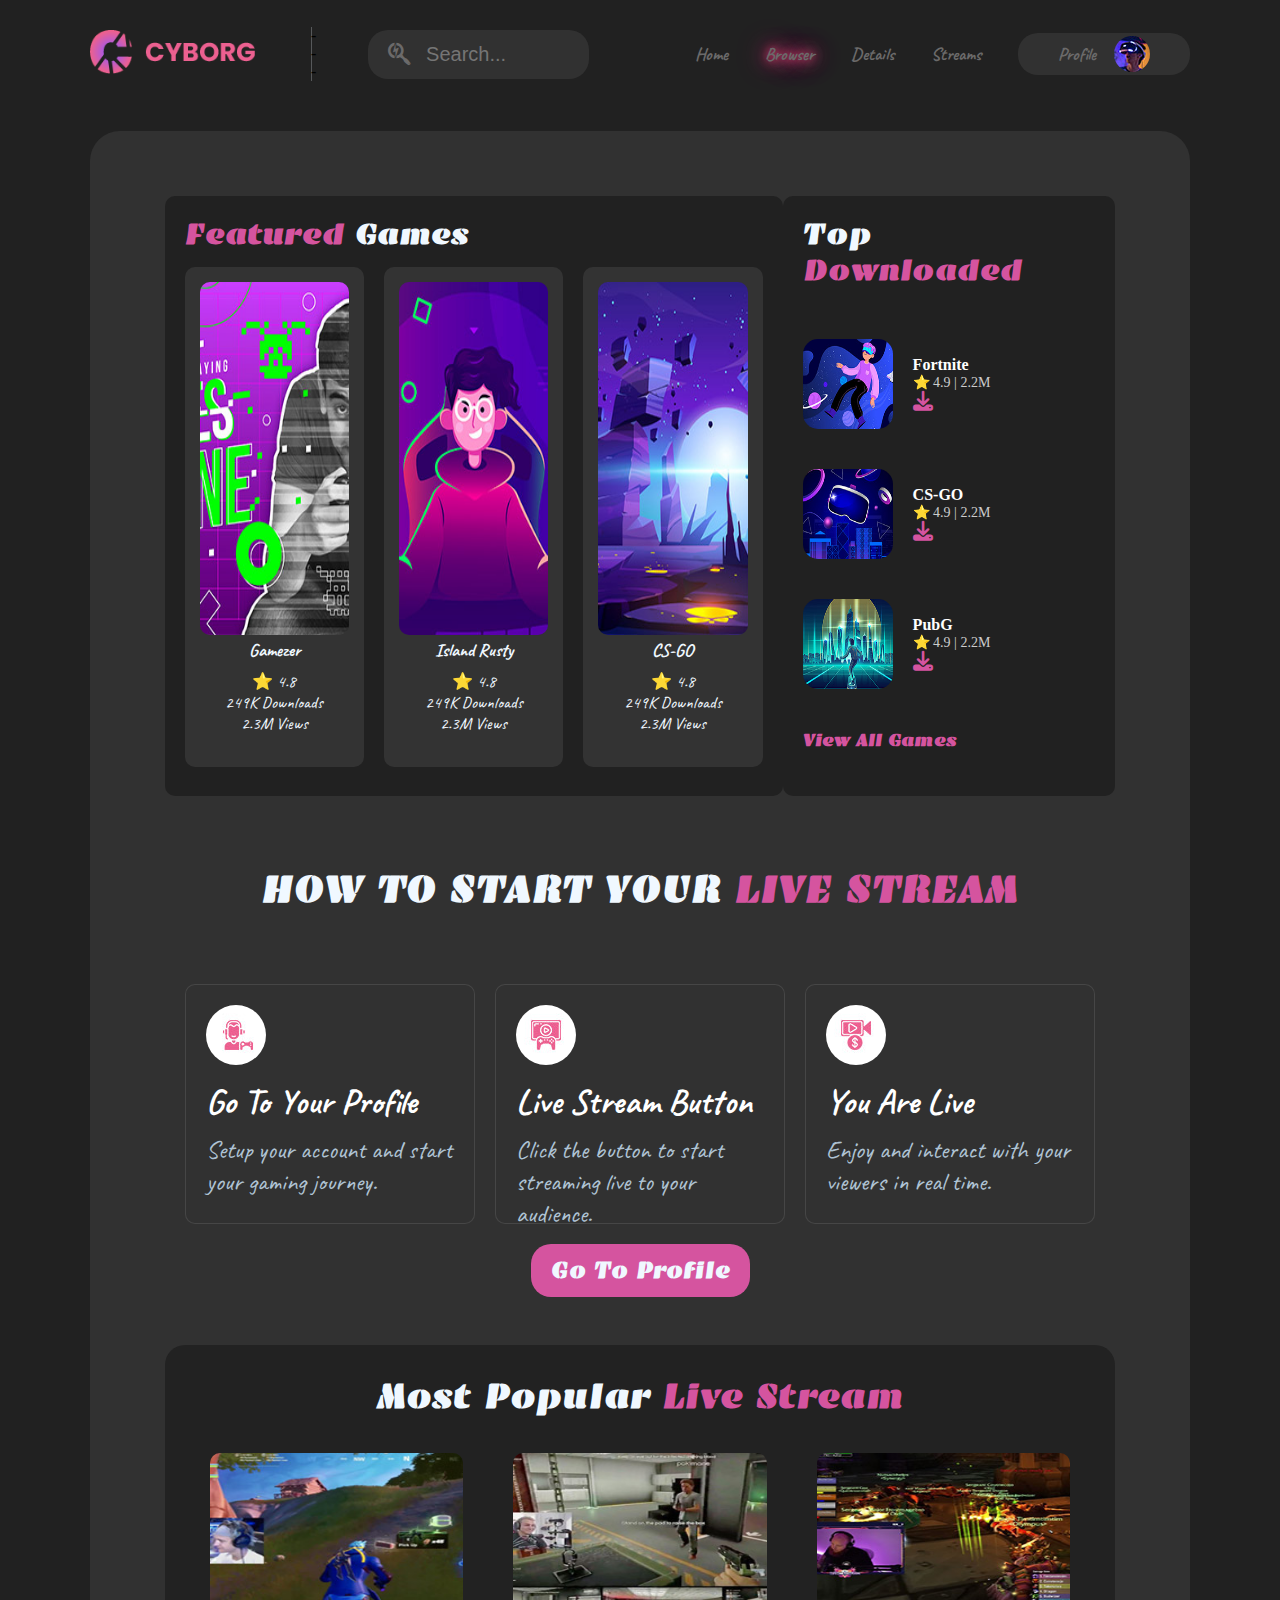
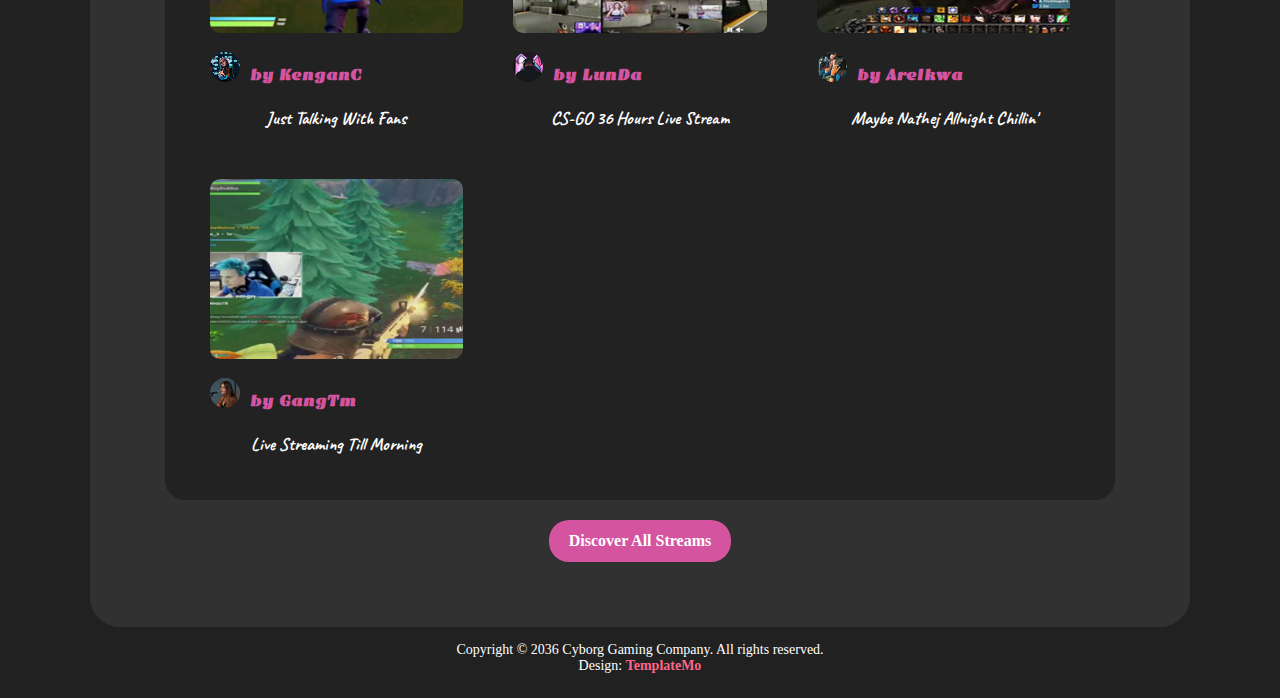
==== Asses/Html/Browser.html @ ee214746 "Initial commit after renaming branch" ====
<!DOCTYPE html>

<html>

<head>
    <meta charset="utf-8">
    <meta name="viewport" content="width=device-width, initial-scale=1">
    <title>Project</title>
    <!--google fonts link!-->
    <link rel="preconnect" href="https://fonts.googleapis.com">
    <link rel="preconnect" href="https://fonts.gstatic.com" crossorigin>
    <link href="https://fonts.googleapis.com/css2?family=Caveat:wght@400..700&family=Emblema+One&display=swap"
        rel="stylesheet">
    <!--Css link!-->
    <link rel="stylesheet" href="https://cdnjs.cloudflare.com/ajax/libs/font-awesome/6.7.2/css/all.min.css"
        integrity="sha512-Evv84Mr4kqVGRNSgIGL/F/aIDqQb7xQ2vcrdIwxfjThSH8CSR7PBEakCr51Ck+w+/U6swU2Im1vVX0SVk9ABhg=="
        crossorigin="anonymous" referrerpolicy="no-referrer" />
    <link rel="stylesheet" href="/Asses/CSS/Browse.css">
</head>


<body>
    <section class="Maincontainer">
        <div class="header">
            <div class="logo">
                <img src="/Asses/images/logo.png">
            </div>
            <div class="hline">---</div>
            <div class="search">
                <i class="fa-brands fa-searchengin"></i>
                <input type="text" placeholder=" Search... ">
            </div>
            <ul>
                <li><a href="/index.html">Home</a></li>
                <li><a href="/Asses/Html/Browser.html" class="active">Browser</a></li>
                <li><a href="/Asses/Html/Details.html">Details</a></li>
                <li><a href="/Asses/Html/streams.html">streams</a></li>
                <li class="profile">
                    <a href="/Asses/Html/profile.html">profile</a>
                    <img src="/Asses/images/profile-header.jpg">
                </li>
            </ul>
        </div>

        <div class="content">
            <main class="browse-page">
                <div class="top">
                    <!-- قسم الألعاب المميزة -->
                    <section class="featured-games">
                        <h2><span>Featured</span> Games</h2>
                        <div class="games-container">
                            <div class="game-card">
                                <img src="/Asses/images/featured-01.jpg" alt="Gamezer">
                                <h3>Gamezer</h3>
                                <p>⭐ 4.8 <br> 249K Downloads <br> 2.3M Views</p>
                            </div>
                            <div class="game-card">
                                <img src="/Asses/images/featured-02.jpg" alt="Island Rusty">
                                <h3>Island Rusty</h3>
                                <p>⭐ 4.8 <br> 249K Downloads <br> 2.3M Views</p>
                            </div>
                            <div class="game-card">
                                <img src="/Asses/images/featured-03.jpg" alt="CS-GO">
                                <h3>CS-GO</h3>
                                <p>⭐ 4.8 <br> 249K Downloads <br> 2.3M Views</p>
                            </div>
                        </div>
                    </section>

                    <div class="top-downloaded">
                        <h2>Top <span>Downloaded</span></h2>
                        <br>
                        <br>

                        <div class="game-item">
                            <img src="/Asses/images/popular-02.jpg" alt="Fortnite">
                            <div class="game-info">
                                <h4>Fortnite</h4>
                                <p>⭐ 4.9 | 2.2M </p>
                                <i class="fa-solid fa-download"></i>
                            </div>
                        </div>

                        <div class="game-item">
                            <img src="/Asses/images/popular-01.jpg" alt="CS-GO">
                            <div class="game-info">
                                <h4>CS-GO</h4>
                                <p>⭐ 4.9 | 2.2M </p>
                                <i class="fa-solid fa-download"></i>
                            </div>
                        </div>

                        <div class="game-item">
                            <img src="/Asses/images/popular-05.jpg" alt="PubG">
                            <div class="game-info">
                                <h4>PubG</h4>
                                <p>⭐ 4.9 | 2.2M </p>
                                <i class="fa-solid fa-download"></i>
                            </div>
                        </div>

                        <a href="/index.html" class="view-all">View All Games</a>
                    </div>

                </div>

                <br>

                <section class="how-to-stream">
                    <h2>How To Start Your <span>Live Stream</span></h2>
                    <br>
                    <br>

                    <div class="stream-steps">

                        <div class="step">
                            <img src="/Asses/images/service-01.jpg" alt="Step 1">
                            <h3>Go To Your Profile</h3>
                            <p>Setup your account and start your gaming journey.</p>
                        </div>
                        <div class="step">
                            <img src="/Asses/images/service-02.jpg" alt="Step 2">
                            <h3>Live Stream Button</h3>
                            <p>Click the button to start streaming live to your audience.</p>
                        </div>
                        <div class="step">
                            <img src="/Asses/images/service-03.jpg" alt="Step 3">
                            <h3>You Are Live</h3>
                            <p>Enjoy and interact with your viewers in real time.</p>
                        </div>
                    </div>
                    <a href="/Asses/Html/profile.html" class="profile-btn">Go To Profile</a>
                </section>

                <br>

                <section class="popular-streams">
                    <h2>Most Popular <span>Live Stream</span></h2>
                    <div class="streams-grid">
                        <div class="stream-card">
                            <img src="/Asses/images/stream-01.jpg" alt="Just Talking">
                            <div class="stream-info">
                                <img src="/Asses/images/avatar-01.jpg" alt="Avatar">
                                <p>by KenganC</p>
                            </div>
                            <h3>Just Talking With Fans</h3>
                        </div>
                        <div class="stream-card">
                            <img src="/Asses/images/stream-02.jpg" alt="CS-GO 36 Hours">
                            <div class="stream-info">
                                <img src="/Asses/images/avatar-02.jpg" alt="Avatar">
                                <p>by LunDa</p>
                            </div>
                            <h3>CS-GO 36 Hours Live Stream</h3>

                        </div>
                        <div class="stream-card">
                            <img src="/Asses/images/stream-03.jpg" alt="Maybe Chill">
                            <div class="stream-info">
                                <img src="/Asses/images/avatar-03.jpg">
                                <p>by Arelkwa</p>

                            </div>
                            <h3>Maybe Nathej Allnight Chillin'</h3>
                        </div>
                        <div class="stream-card">
                            <img src="/Asses/images/stream-04.jpg" alt="Live Till Morning">
                            <div class="stream-info">
                                <img src="/Asses/images/avatar-04.jpg">
                                <p>by GangTm</p>

                            </div>
                            <h3>Live Streaming Till Morning</h3>
                        </div>
                    </div>

                </section>
                <a href="/Asses/Html/streams.html" class="discover-btn">Discover All Streams</a>
            </main>
        </div>
        <footer class="footer">
            <p>Copyright © 2036 Cyborg Gaming Company. All rights reserved.</p>
            <p>Design: <span>TemplateMo</span></p>
        </footer>
    </section>
   
</body>

</html>
---- Asses/CSS/Browse.css ----
*{
    margin: 0;
    padding: 0;
    box-sizing: border-box;
}

:root{

--darkgray: #212121;
--lightgray: #313131;
--pinkcolor: #D5549F;
--Mainfont :"Emblema One", system-ui ;
--Secondreyfont :"Caveat", cursive;
} 



.Maincontainer{
    width: 100%;

    background-color: var(--darkgray);
    padding: 3vh 7% 1vh ;
}

.Maincontainer .header{
   width: 100%;
   display: flex;
    justify-content: space-between;
    align-items: center;
}

.active {
    color: #ff4081; 
    font-weight: bold; 
    text-shadow: 0 0 10px #ff4081, 0 0 20px #ff4081, 0 0 30px #ff4081;
    transition: all 0.3s ease-in-out; 
}
 

.Maincontainer .header .logo{
    width: 15%;
}

.Maincontainer .header .logo img{
    width: 100%;
    height: auto;
}

.Maincontainer .header .hline{
    width: 1px;
    height: 60%;
    background-color: rgba(151, 156, 160, 0.452);
}

.Maincontainer .header .search{
    width: 20%;
    display: flex;
    align-items: center;
    gap: 10px;
    background-color: var(--lightgray);
    border-radius: 20px;
    -webkit-border-radius: 20px;
    -moz-border-radius: 20px;
    -ms-border-radius: 20px;
    -o-border-radius: 20px;
    padding: 12px 20px;
    color : #6b6a6a ;
    font-size: 25px;
}
.Maincontainer .header .search input{
    background-color: transparent;
    border: none;
    font-size: 20px;
    width: 70%;

}

.Maincontainer .header ul{
    width: 45%;
    display: flex;
    justify-content: space-between;
    list-style: none;
    margin-left: 50px;
    align-items: center;
}

.Maincontainer .header ul li a{
    color:#6b6a6a;
    font-size: 18px;
    text-decoration: none;
    text-transform: capitalize;
    font-family: var(--Secondreyfont);
    font-weight: bold;
}
.Maincontainer .header ul li a:hover{
    color: var(--pinkcolor);
    transition: 0.3s ease-in-out;
}

.Maincontainer .header ul .profile{
    display: flex;
    justify-content: space-between;
    gap: 18px;
    align-items: center;
    background-color: var(--lightgray);
    color: aliceblue;
    border-radius: 20px;
    -webkit-border-radius: 20px;
    -moz-border-radius: 20px;
    -ms-border-radius: 20px;
    -o-border-radius: 20px;
    padding: 3px 40px;
}



.Maincontainer .header ul .profile img{
   
    border-radius: 50%;
    -webkit-border-radius: 50%;
    -moz-border-radius: 50%;
    -ms-border-radius: 50%;
    -o-border-radius: 50%;
}

.Maincontainer .content{
    width: 100%;
    padding: 5vh 5% ;
    background-color: var(--lightgray);
    border-radius: 30px;
    -webkit-border-radius:  30px;
    -moz-border-radius:  30px;
    -ms-border-radius:  30px;
    -o-border-radius:  30px;
    margin-top: 50px;

}



.browse-page {
    display: flex;
    flex-direction: column;
    align-items: center;
    padding: 20px;

}

.browse-page .top{
    display: flex;
    justify-content: space-between;
    width: 100%;

}

h2 {
    font-size: 30px;
    margin-bottom: 15px;
    font-family: var(--Mainfont);
    color: aliceblue;
}

h2 span {
    color:var(--pinkcolor);
    
}

.featured-games {
    width: 65%;
    background-color: var(--darkgray);
    padding: 20px;
    border-radius: 10px;
    margin-bottom: 20px;
    height: 600px;

    
}


.games-container {
    display: flex;
    justify-content: space-between;
    align-items: flex-start;
    width: 100%;
    max-width: 1200px; 
    margin: auto;
    gap: 20px;
    height: 100%;
}

.game-card {
    background: #333;
    padding: 15px;
    border-radius: 10px;
    text-align: center;
    width: 250px;
    height: 500px;
}

.game-card img {
    width: 100%;
    height: 75% ;
    border-radius: 10px;

}

.game-card h3 {
    color: aliceblue;
    font-family: var(--Secondreyfont);
}

.game-card p {
    color: aliceblue;
    font-size: 17px;
    margin: 10px 0;
    font-family: var(--Secondreyfont);
}

.top-downloaded {
    width: 360px;
    background-color: var(--darkgray);
    padding: 20px;
    border-radius: 10px;
    margin-bottom: 20px;
    height: 600px;

}
.top-downloaded h3 {
    margin-bottom: 15px;
    font-family: var(--Mainfont);
    color: aliceblue;

}

.game-item {
    display: flex; 
    align-items: center;  
    gap: 20px;  
    margin-bottom: 40px;
}

.game-item img {
    width: 90px;  
    height: 90px;
    border-radius: 15px;
}

.game-info h4 {
    margin: 0;
    color: white;
}

.game-info p {
    margin: 0;
    color: #ccc;
    font-size: 14px;
}

.game-info i{
    color: var(--pinkcolor);
    font-size: 20px;
    margin-right: 5px;
    font-weight: bold;


}

.view-all {
    color: var(--pinkcolor);
    text-decoration: none;
    font-weight: bold;
    font-size: 18px;
   
    font-family: var(--Mainfont);
    text-align: center;


}

.how-to-stream {
    width: 100%;
    padding: 30px 20px;
    text-align: center;
    color: white;
}

.how-to-stream h2 {
    font-size: 40px;
    font-weight: bold;
    text-transform: uppercase;

}

.how-to-stream .highlight {
    color: var(--pinkcolor);
}

.stream-steps {
    display: flex;
    gap: 20px;
    justify-content: center;
    margin-top: 20px;
}

.step {
    background: var(--lightgray);
    padding: 20px;
    border-radius: 10px;
    width: 400px;
    height: 240px;
    text-align: left;
    border: 1px solid rgba(255, 255, 255, 0.1);
}

.step img {
    width: 60px;
    height: 60px;
    margin-bottom: 10px;
    border-radius: 30px;
    -webkit-border-radius: 30px;
    -moz-border-radius: 30px;
    -ms-border-radius: 30px;
    -o-border-radius: 30px;

}

.step h3 {
    font-size: 35px;
    font-weight: bold;
    margin-bottom: 10px;
    font-family: var(--Secondreyfont);
}

.step p {
    font-size: 25px;
    color: rgb(175, 195, 212);
    font-family: var(--Secondreyfont);

}

.profile-btn {
    background: var(--pinkcolor);
    color: aliceblue;
    padding: 12px 20px;
    border-radius: 20px;
    display: inline-block;
    margin-top: 20px;
    text-decoration: none;
    font-weight: bold;
    font-size: 23px;
    font-family: var(--Mainfont);

}

.profile-btn:hover {
    background: #ff4d79;
    transition: 0.3s ease-in-out;
}

.popular-streams {
    width: 100%;
    background: #222;
    padding: 30px;
    border-radius: 20px;
    text-align: center;
    color: white;
}

.popular-streams h2 {
    font-size: 35px;
    font-weight: bold;
    margin-bottom: 20px;
}

.popular-streams .highlight {
    color: #ff4d79;
}

.streams-grid {
    display: grid;
    grid-template-columns: repeat(auto-fit, minmax(250px, 1fr));
    gap: 20px;
    justify-content: center;
}

.stream-card {
    background: none;
    border-radius: 10px;
    text-align: center;
    padding: 15px;
}

.stream-card img {
    width: 100%;
    height: 180px;
    border-radius: 10px;
    margin-bottom: 15px;
}

.stream-info {
    display: flex;
    align-items: center;
    gap: 10px;
    margin-bottom: 10px;
}

.stream-info img {
    width: 30px;
    height: 30px;
    border-radius: 50%;
}
 
.stream-info p {
    font-size: 16px;
    color: var(--pinkcolor);
    font-weight: bold;
    font-family: var(--Mainfont);
}

h3 {
    font-size: 18px;
    font-weight: bold;
    font-family: var(--Secondreyfont);
}

.discover-btn {
    background: var(--pinkcolor);
    padding: 12px 20px;
    border-radius: 20px;
    display: inline-block;
    margin-top: 20px;
    color: white;
    text-decoration: none;
    font-weight: bold;
}

.discover-btn:hover {
    background: #e03e67;
    transition: 0.3s ease-in-out;
}


.footer {
    color: white;
    text-align: center;
    padding: 15px 0;
    font-size: 14px;
    width: 100%;
    position: relative;
    bottom: 0;

}

.footer span {
    color: #ff6584;
    font-weight: bold;
}
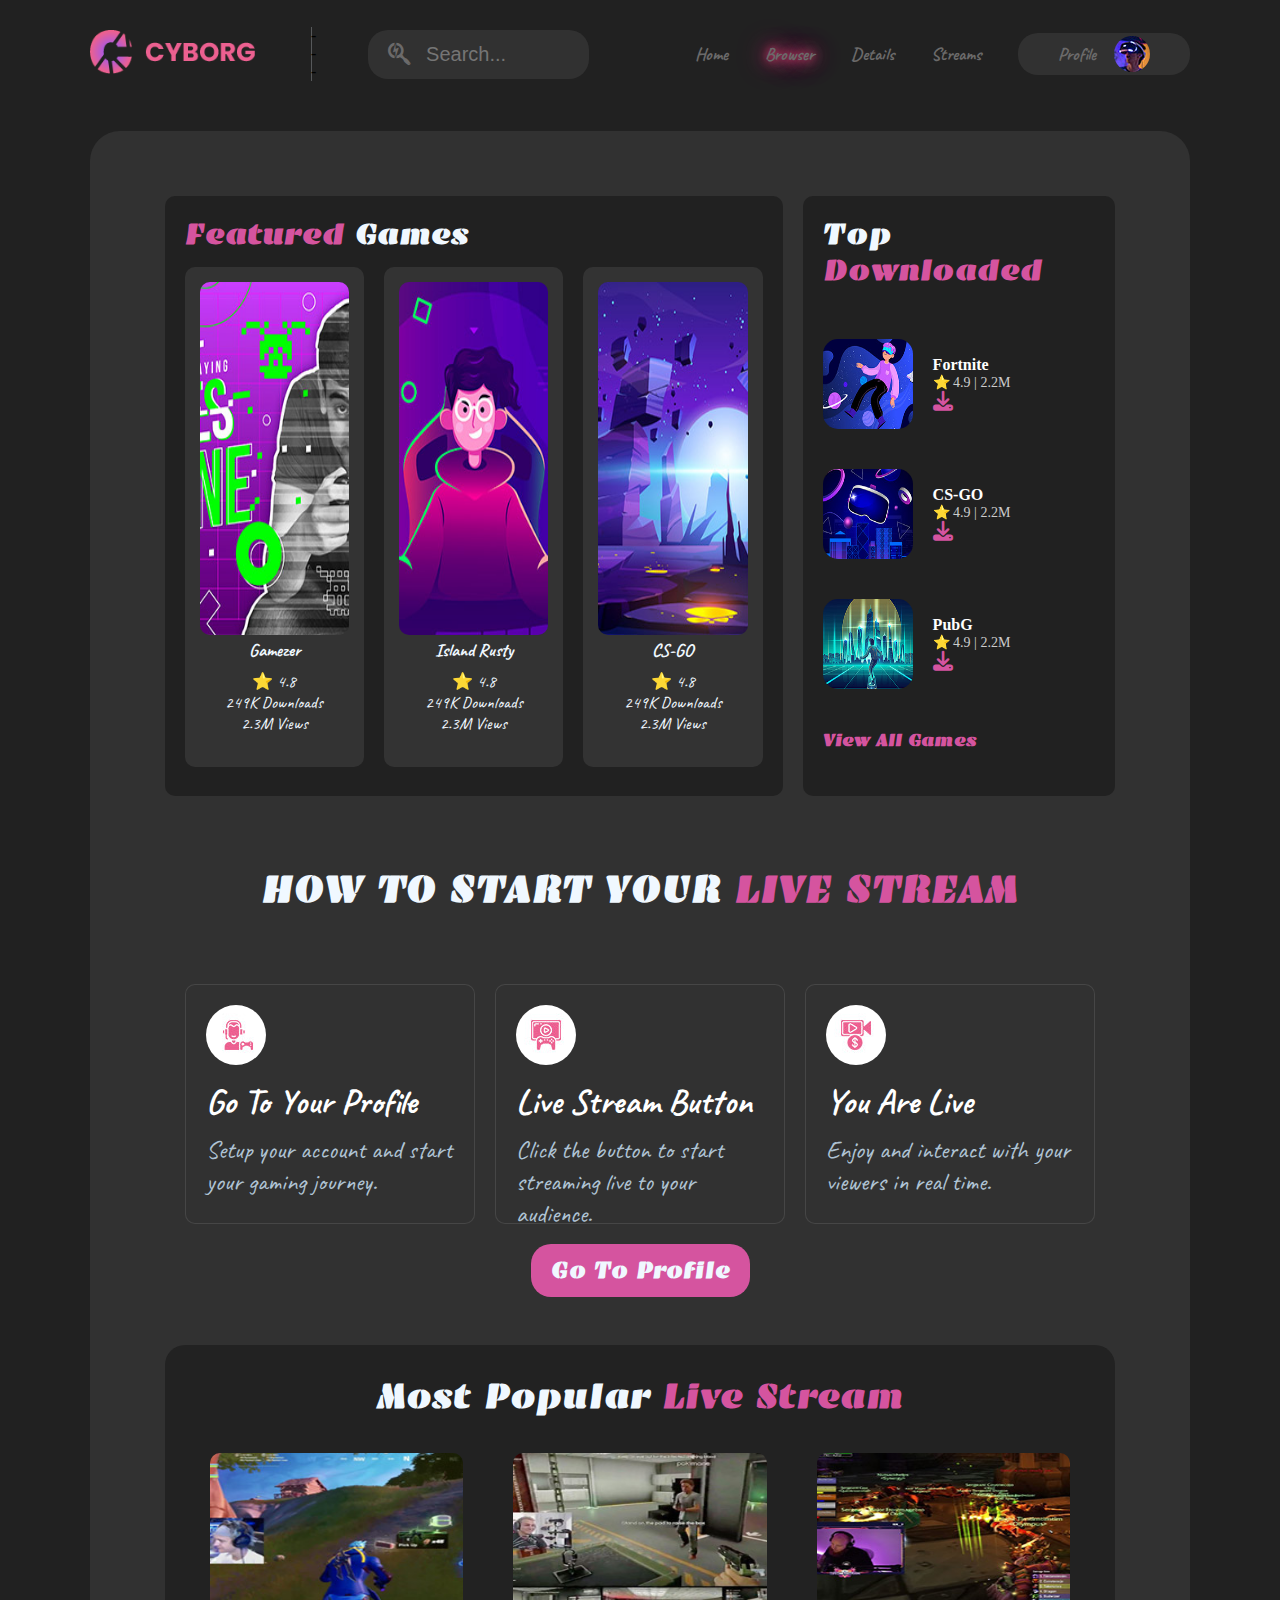
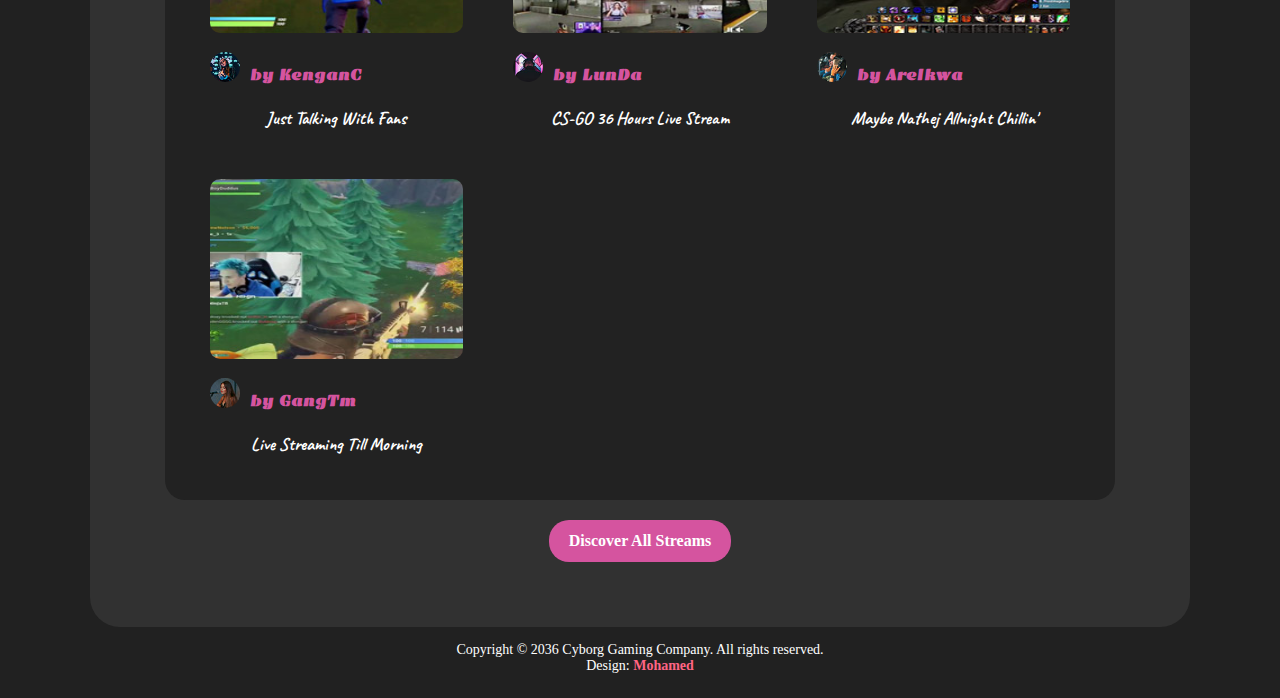
==== commit e0150acf: "Edit gym website content" ====
--- a/Asses/Html/Browser.html
+++ b/Asses/Html/Browser.html
@@ -15,7 +15,7 @@
     <link rel="stylesheet" href="https://cdnjs.cloudflare.com/ajax/libs/font-awesome/6.7.2/css/all.min.css"
         integrity="sha512-Evv84Mr4kqVGRNSgIGL/F/aIDqQb7xQ2vcrdIwxfjThSH8CSR7PBEakCr51Ck+w+/U6swU2Im1vVX0SVk9ABhg=="
         crossorigin="anonymous" referrerpolicy="no-referrer" />
-    <link rel="stylesheet" href="/Asses/CSS/Browse.css">
+    <link rel="stylesheet" href="../CSS/Browse.css">
 </head>
 
 
@@ -23,7 +23,7 @@
     <section class="Maincontainer">
         <div class="header">
             <div class="logo">
-                <img src="/Asses/images/logo.png">
+                <img src="../images/logo.png">
             </div>
             <div class="hline">---</div>
             <div class="search">
@@ -32,12 +32,12 @@
             </div>
             <ul>
                 <li><a href="/index.html">Home</a></li>
-                <li><a href="/Asses/Html/Browser.html" class="active">Browser</a></li>
-                <li><a href="/Asses/Html/Details.html">Details</a></li>
-                <li><a href="/Asses/Html/streams.html">streams</a></li>
+                <li><a href="../Html/Browser.html" class="active">Browser</a></li>
+                <li><a href="../Html/Details.html">Details</a></li>
+                <li><a href="../Html/streams.html">streams</a></li>
                 <li class="profile">
-                    <a href="/Asses/Html/profile.html">profile</a>
-                    <img src="/Asses/images/profile-header.jpg">
+                    <a href="../Html/profile.html">profile</a>
+                    <img src="../images/profile-header.jpg">
                 </li>
             </ul>
         </div>
@@ -50,17 +50,17 @@
                         <h2><span>Featured</span> Games</h2>
                         <div class="games-container">
                             <div class="game-card">
-                                <img src="/Asses/images/featured-01.jpg" alt="Gamezer">
+                                <img src="../images/featured-01.jpg" alt="Gamezer">
                                 <h3>Gamezer</h3>
                                 <p>⭐ 4.8 <br> 249K Downloads <br> 2.3M Views</p>
                             </div>
                             <div class="game-card">
-                                <img src="/Asses/images/featured-02.jpg" alt="Island Rusty">
+                                <img src="../images/featured-02.jpg" alt="Island Rusty">
                                 <h3>Island Rusty</h3>
                                 <p>⭐ 4.8 <br> 249K Downloads <br> 2.3M Views</p>
                             </div>
                             <div class="game-card">
-                                <img src="/Asses/images/featured-03.jpg" alt="CS-GO">
+                                <img src="../images/featured-03.jpg" alt="CS-GO">
                                 <h3>CS-GO</h3>
                                 <p>⭐ 4.8 <br> 249K Downloads <br> 2.3M Views</p>
                             </div>
@@ -73,7 +73,7 @@
                         <br>
 
                         <div class="game-item">
-                            <img src="/Asses/images/popular-02.jpg" alt="Fortnite">
+                            <img src="../images/popular-02.jpg" alt="Fortnite">
                             <div class="game-info">
                                 <h4>Fortnite</h4>
                                 <p>⭐ 4.9 | 2.2M </p>
@@ -82,7 +82,7 @@
                         </div>
 
                         <div class="game-item">
-                            <img src="/Asses/images/popular-01.jpg" alt="CS-GO">
+                            <img src="../images/popular-01.jpg" alt="CS-GO">
                             <div class="game-info">
                                 <h4>CS-GO</h4>
                                 <p>⭐ 4.9 | 2.2M </p>
@@ -91,7 +91,7 @@
                         </div>
 
                         <div class="game-item">
-                            <img src="/Asses/images/popular-05.jpg" alt="PubG">
+                            <img src="../images/popular-05.jpg" alt="PubG">
                             <div class="game-info">
                                 <h4>PubG</h4>
                                 <p>⭐ 4.9 | 2.2M </p>
@@ -114,22 +114,22 @@
                     <div class="stream-steps">
 
                         <div class="step">
-                            <img src="/Asses/images/service-01.jpg" alt="Step 1">
+                            <img src="../images/service-01.jpg" alt="Step 1">
                             <h3>Go To Your Profile</h3>
                             <p>Setup your account and start your gaming journey.</p>
                         </div>
                         <div class="step">
-                            <img src="/Asses/images/service-02.jpg" alt="Step 2">
+                            <img src="../images/service-02.jpg" alt="Step 2">
                             <h3>Live Stream Button</h3>
                             <p>Click the button to start streaming live to your audience.</p>
                         </div>
                         <div class="step">
-                            <img src="/Asses/images/service-03.jpg" alt="Step 3">
+                            <img src="../images/service-03.jpg" alt="Step 3">
                             <h3>You Are Live</h3>
                             <p>Enjoy and interact with your viewers in real time.</p>
                         </div>
                     </div>
-                    <a href="/Asses/Html/profile.html" class="profile-btn">Go To Profile</a>
+                    <a href="../Html/profile.html" class="profile-btn">Go To Profile</a>
                 </section>
 
                 <br>
@@ -138,35 +138,35 @@
                     <h2>Most Popular <span>Live Stream</span></h2>
                     <div class="streams-grid">
                         <div class="stream-card">
-                            <img src="/Asses/images/stream-01.jpg" alt="Just Talking">
+                            <img src="../images/stream-01.jpg" alt="Just Talking">
                             <div class="stream-info">
-                                <img src="/Asses/images/avatar-01.jpg" alt="Avatar">
+                                <img src="../images/avatar-01.jpg" alt="Avatar">
                                 <p>by KenganC</p>
                             </div>
                             <h3>Just Talking With Fans</h3>
                         </div>
                         <div class="stream-card">
-                            <img src="/Asses/images/stream-02.jpg" alt="CS-GO 36 Hours">
+                            <img src="../images/stream-02.jpg" alt="CS-GO 36 Hours">
                             <div class="stream-info">
-                                <img src="/Asses/images/avatar-02.jpg" alt="Avatar">
+                                <img src="../images/avatar-02.jpg" alt="Avatar">
                                 <p>by LunDa</p>
                             </div>
                             <h3>CS-GO 36 Hours Live Stream</h3>
 
                         </div>
                         <div class="stream-card">
-                            <img src="/Asses/images/stream-03.jpg" alt="Maybe Chill">
+                            <img src="../images/stream-03.jpg" alt="Maybe Chill">
                             <div class="stream-info">
-                                <img src="/Asses/images/avatar-03.jpg">
+                                <img src="../images/avatar-03.jpg">
                                 <p>by Arelkwa</p>
 
                             </div>
                             <h3>Maybe Nathej Allnight Chillin'</h3>
                         </div>
                         <div class="stream-card">
-                            <img src="/Asses/images/stream-04.jpg" alt="Live Till Morning">
+                            <img src="../images/stream-04.jpg" alt="Live Till Morning">
                             <div class="stream-info">
-                                <img src="/Asses/images/avatar-04.jpg">
+                                <img src="../images/avatar-04.jpg">
                                 <p>by GangTm</p>
 
                             </div>
@@ -175,12 +175,12 @@
                     </div>
 
                 </section>
-                <a href="/Asses/Html/streams.html" class="discover-btn">Discover All Streams</a>
+                <a href="../Html/streams.html" class="discover-btn">Discover All Streams</a>
             </main>
         </div>
         <footer class="footer">
             <p>Copyright © 2036 Cyborg Gaming Company. All rights reserved.</p>
-            <p>Design: <span>TemplateMo</span></p>
+            <p>Design: <span>Mohamed</span></p>
         </footer>
     </section>
    
--- a/Asses/CSS/Browse.css
+++ b/Asses/CSS/Browse.css
@@ -150,6 +150,8 @@
     display: flex;
     justify-content: space-between;
     width: 100%;
+    gap: 20px;
+
 
 }
 
